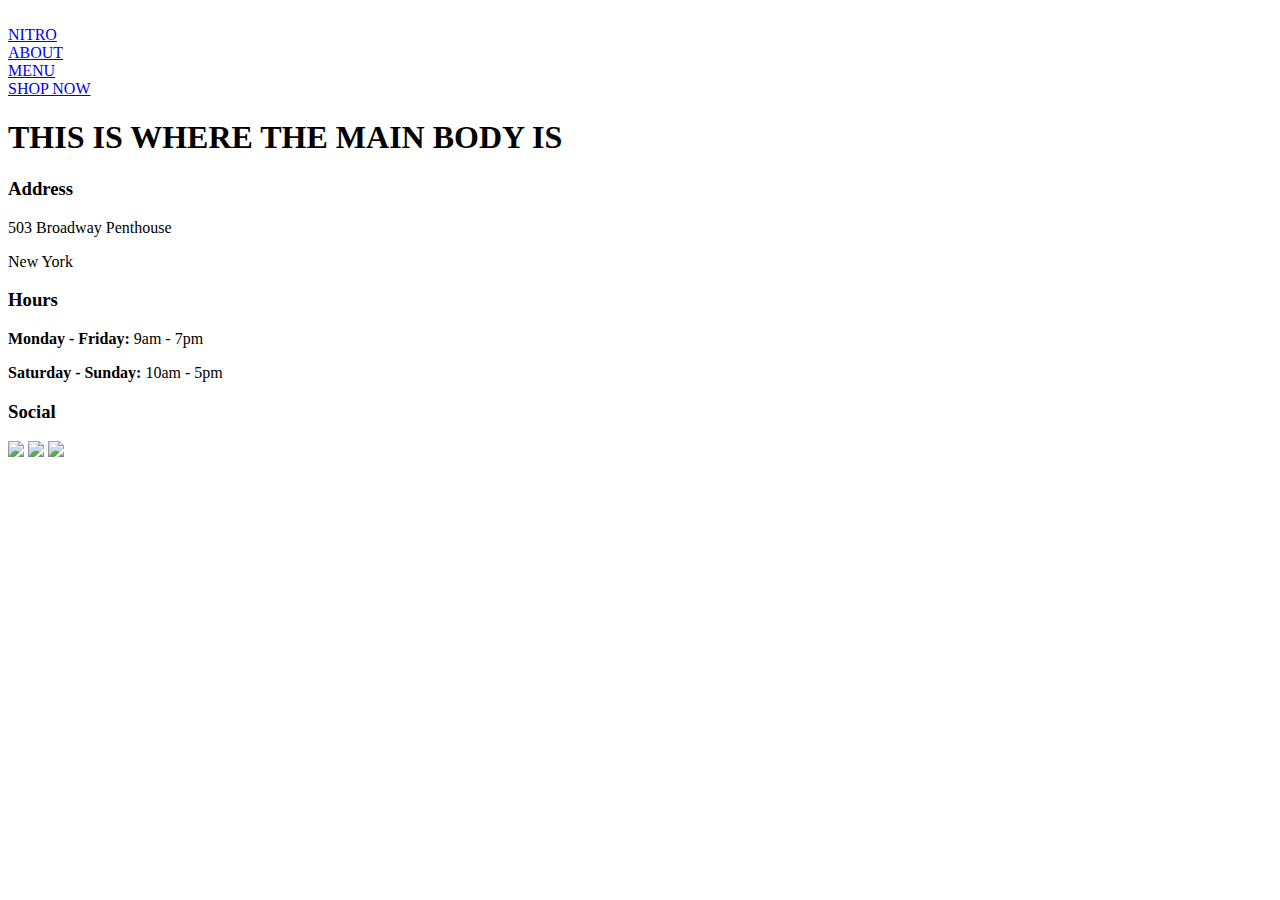
==== sebastian-kruszewski-travelsite/pages/greece.html @ a26eeb95 "Initial commit" ====
<!DOCTYPE html>
<html lang="en">
<head>
    <meta charset="UTF-8">
    <meta http-equiv="X-UA-Compatible" content="IE=edge">
    <meta name="viewport" content="width=device-width, initial-scale=1.0">
    <title>Travel Site | Greece</title>
</head>
<body>
    <header>
        <nav>
            <a id="logonutz" href="/"><img src="./coffee-beans-logo-and-footer.svg" alt=""/></a>
            <li><a id="logos" href="/">NITRO</a></li>
            <li><a href="/">ABOUT</a></li>
            <li><a href="/menu.html">MENU</a></li>
            <li><a id="blueshop" href="/">SHOP NOW</a></li>
        </nav>

            <div class="hero-content">
            </div>
        </section>
    </header>

    <main>
        <section class="hotdrinks-container">
                </div>
                <h1>THIS IS WHERE THE MAIN BODY IS</h1>
                </div>
        </section>

        <section class="footer">
            <div class="footer-address">
                <h3>Address</h3>
                <p>503 Broadway Penthouse</p>
                <p>New York</p>
            </div>
            <div class="footer-hours">
                <h3>Hours</h3>
                <p><b>Monday - Friday:</b> 9am - 7pm</p>
                <p><b>Saturday - Sunday:</b> 10am - 5pm</p>
            </div>
            <div class="footer-social">
                <h3>Social</h3>
                <a href="www.Yelp.com"><img src="./Yelp-Icon.svg"></a> <a href="www.facebook.com"><img src="./Facebook-Icon.svg"></a> <a href="www.Instagram.com"><img src="./Instagram-Icon.svg"></a>
            </div>
        </section>

</body>
</html>
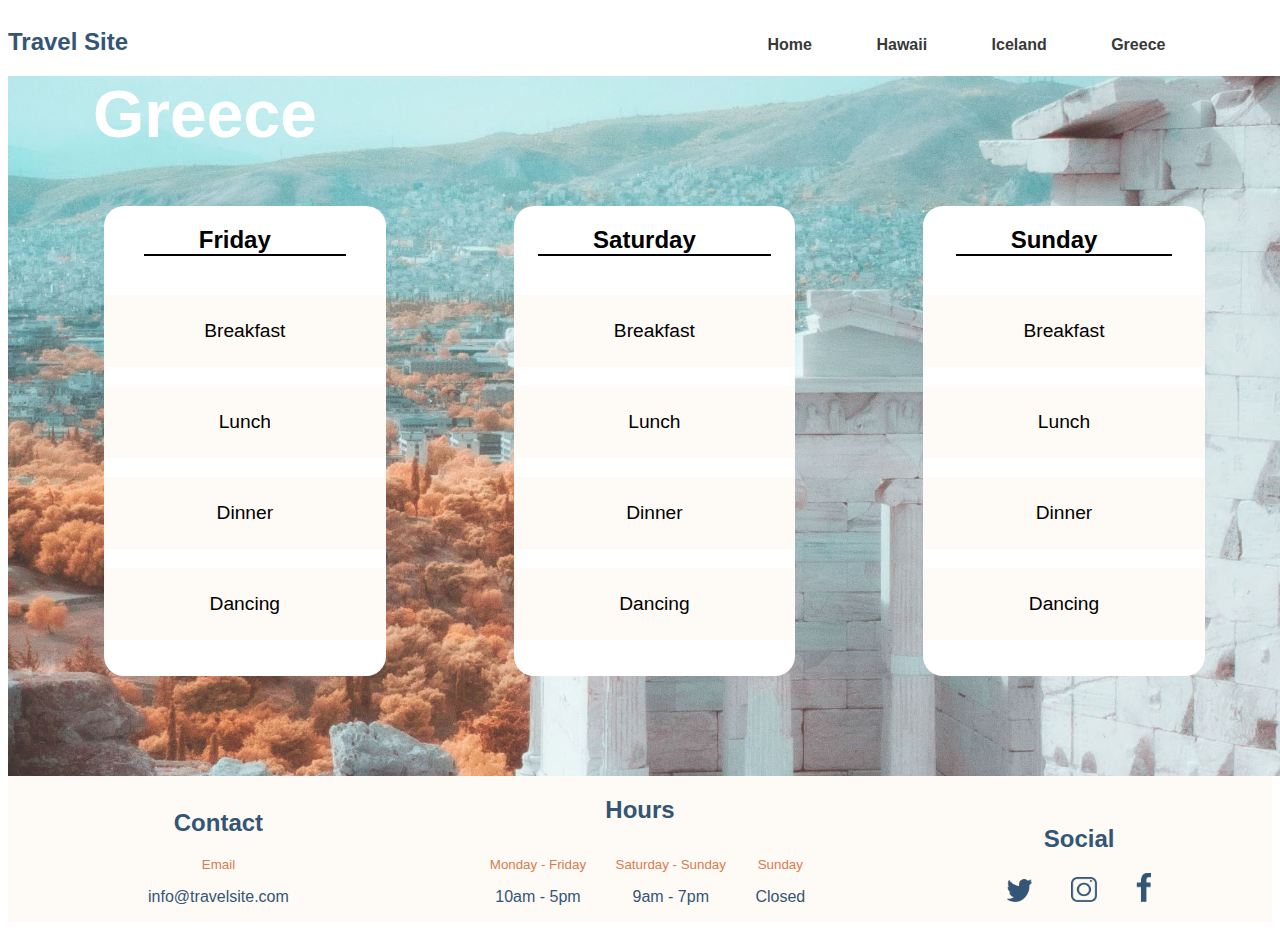
==== commit d8408238: "Most HTML/CSS done, Links to be set to proper locations" ====
--- a/sebastian-kruszewski-travelsite/pages/greece.html
+++ b/sebastian-kruszewski-travelsite/pages/greece.html
@@ -5,43 +5,79 @@
     <meta http-equiv="X-UA-Compatible" content="IE=edge">
     <meta name="viewport" content="width=device-width, initial-scale=1.0">
     <title>Travel Site | Greece</title>
+    <link rel="stylesheet" href="../css/reset">
+    <link rel="stylesheet" href="../css/global.css">
+    <link rel="stylesheet" href="../css/destinations.css">
 </head>
 <body>
     <header>
         <nav>
-            <a id="logonutz" href="/"><img src="./coffee-beans-logo-and-footer.svg" alt=""/></a>
-            <li><a id="logos" href="/">NITRO</a></li>
-            <li><a href="/">ABOUT</a></li>
-            <li><a href="/menu.html">MENU</a></li>
-            <li><a id="blueshop" href="/">SHOP NOW</a></li>
-        </nav>
+            <li><a class="blue-text" href="/"><h2>Travel Site</h2></a></li> <!--remove li -->
+            <li><a href="index.html"><p class="nav-links nav-links-pushoff">Home</p></a></li>
+            <li><a href="/menu.html"><p class="nav-links">Hawaii</p></a></li>
+            <li><a href="/iceland.html"><p class="nav-links">Iceland</p></a></li>
+            <li><a href="/greece.html"><p class="nav-links">Greece</p></a></li>
+</nav>
 
             <div class="hero-content">
             </div>
         </section>
     </header>
-
-    <main>
-        <section class="hotdrinks-container">
-                </div>
-                <h1>THIS IS WHERE THE MAIN BODY IS</h1>
-                </div>
+<main>
+    <section class="itinerary-cards-container-greece">
+                <p class="big-location-text">Greece</p>
+                        <div class="itinerary-cards">
+                            <h2 class="itinerary-cards-textdate">Friday</h2>
+                            <p class="itinerary-cards-items">Breakfast</p>
+                            <p class="itinerary-cards-items">Lunch</p>
+                            <p class="itinerary-cards-items">Dinner</p>
+                            <p class="itinerary-cards-items">Dancing</p>   
+                        </div>
+                        <div class="itinerary-cards">
+                            <h2 class="itinerary-cards-textdate">Saturday</h2>
+                            <p class="itinerary-cards-items">Breakfast</p>
+                            <p class="itinerary-cards-items">Lunch</p>
+                            <p class="itinerary-cards-items">Dinner</p>
+                            <p class="itinerary-cards-items">Dancing</p>   
+                        </div>
+                        <div class="itinerary-cards">
+                            <h2 class="itinerary-cards-textdate">Sunday</h2>
+                            <p class="itinerary-cards-items">Breakfast</p>
+                            <p class="itinerary-cards-items">Lunch</p>
+                            <p class="itinerary-cards-items">Dinner</p>
+                            <p class="itinerary-cards-items">Dancing</p>   
         </section>
 
         <section class="footer">
             <div class="footer-address">
-                <h3>Address</h3>
-                <p>503 Broadway Penthouse</p>
-                <p>New York</p>
+                <h2 class="blue-text">Contact</h2>
+                <p class="footer-gold-text">Email</p>
+                <p class="blue-small-text">info@travelsite.com</p> 
             </div>
             <div class="footer-hours">
-                <h3>Hours</h3>
-                <p><b>Monday - Friday:</b> 9am - 7pm</p>
-                <p><b>Saturday - Sunday:</b> 10am - 5pm</p>
-            </div>
-            <div class="footer-social">
-                <h3>Social</h3>
-                <a href="www.Yelp.com"><img src="./Yelp-Icon.svg"></a> <a href="www.facebook.com"><img src="./Facebook-Icon.svg"></a> <a href="www.Instagram.com"><img src="./Instagram-Icon.svg"></a>
+                <h2 class="blue-text footer_bighours-text">Hours</h2>
+                    <div class="footer_hours_text">
+                        <div class="footer_hours_weekday">
+                            <p class="footer-gold-text">Monday - Friday</p>
+                                <p class="blue-small-text"> 10am - 5pm</p>
+                        </div>
+                        <div class="footer_hours_weekend">
+                            <p class="footer-gold-text">Saturday - Sunday</p>
+                                <p class="blue-small-text"> 9am - 7pm</p>
+                        </div>
+                        <div class="footer_hours_sunday">
+                            <p class="footer-gold-text">Sunday</p>
+                                <p class="blue-small-text"> Closed </p>
+                            </div>
+                        </div>
+                    </div>
+                <div class="footer_social_container">
+                <h2 class="blue-text footer_social-text">Social</h2>
+                <div class="footer_social-logos">
+                    <a href="www.Twitter.com"><img class="footer_social-twitter" src="../assests/icon-twitter.png"></a>
+                    <a href="www.Instagram.com"><img class="footer_social-instagram" src="../assests/icon-instagram.png"></a>
+                    <a href="www.facebook.com"><img class="footer_social-facebook" src="../assests/icon-facebook.png"></a>
+                </div>
             </div>
         </section>
 
--- a/sebastian-kruszewski-travelsite/css/global.css
+++ b/sebastian-kruszewski-travelsite/css/global.css
@@ -0,0 +1,122 @@
+*,
+*::before,
+*::after {
+  box-sizing: border-box;
+  font-family: Verdana, Geneva, Tahoma, sans-serif, sans-serif;
+  
+}
+
+.footer {
+    width: 100%;
+    text-align: center;
+    background-color: #FEFAF5;
+    display: flexbox;
+    justify-content: space-evenly;
+}
+
+.footer-hours {
+        width: 46%;
+        display:inline-block;
+        }
+
+
+.footer-address {
+            width: 20%;
+            display: inline-block;
+            }
+    .footer_hours_weekday {
+        display: inline-block;
+        margin-left: 15px;
+
+    }
+    .footer_hours_weekend {
+        display: inline-block;
+        margin-left: 25px;
+
+    }
+    .footer_hours_sunday {
+        display: inline-block;
+        margin-left: 25px;
+
+    }
+    .footer_bighours-text {
+        text-align: center;
+    }
+
+.footer_social_container {
+                width: 20%;
+                display: inline-block;
+                text-align: center;
+              }
+
+.footer-gold-text {
+color: #DB7A4E;
+font-size: smaller;
+
+}
+
+.footer_social-facebook {
+    width: 6%;
+    margin-left: 35px;
+}
+
+.footer_social-twitter {
+    width: 10%;
+    margin-left: 35px;
+    
+}
+.footer_social-instagram {
+    width: 10%;
+    margin-left: 35px;
+}
+.footer_social-text {
+    margin-left: 35px;
+}
+
+
+li a {
+                text-decoration: none;
+                color:#393939;
+                text-align: center;
+                font-weight: bold;
+                
+                 }
+
+li {
+                    display: inline-block;
+                    margin-right: 35px; /* add spacing between items */
+                    text-decoration: none;
+                }
+nav {
+    background-color: #FFFFFF;
+}
+
+.nav-links {
+padding-left: 25px;
+}
+
+.nav-links-pushoff {
+    padding-left: 600px;
+}
+
+
+.blue-small-text {
+    color: #335576;
+}
+
+.blue-mid-text {
+    color:#335576;
+    font-size: larger;
+}
+
+.blue-text {
+    color:#335576;
+}
+
+
+
+
+
+
+
+
--- a/sebastian-kruszewski-travelsite/css/destinations.css
+++ b/sebastian-kruszewski-travelsite/css/destinations.css
@@ -0,0 +1,95 @@
+   
+   
+   
+    .itinerary-cards-container {
+        padding-bottom: 150px;
+        display: flex;
+        background-image:url(/sebastian-kruszewski-travelsite/assests/hawaii.jpg);
+        Width: 1280px;
+        Height: 700px;
+        background-size: cover;
+        background-repeat: no-repeat;
+        background-position: center;
+        position: relative;
+    }
+
+    .itinerary-cards-container-greece{
+        padding-bottom: 150px;
+        display: flex;
+        background-image:url(/sebastian-kruszewski-travelsite/assests/greece.jpg);
+        Width: 1280px;
+        Height: 700px;
+        background-size: cover;
+        background-repeat: no-repeat;
+        background-position: center;
+        position: relative;
+
+    }
+
+    .itinerary-cards-container-iceland{
+        padding-bottom: 150px;
+        display: flex;
+        background-image:url(/sebastian-kruszewski-travelsite/assests/iceland.jpg);
+        Width: 1280px;
+        Height: 700px;
+        background-size: cover;
+        background-repeat: no-repeat;
+        background-position: center;
+        position: relative;
+
+    }
+
+    .itinerary-cards {
+
+            position: relative;
+            border-radius: 20px ;
+            justify-content: space-evenly;
+            text-align: center;
+            margin-top: 8.125rem;
+            margin-left: 6rem;
+            margin-right: 2rem;
+            background-color: white;
+            width: 22%;
+            height: 470px;
+            z-index: 1;
+    }
+
+    .big-location-text {
+        color:white;
+        padding-left: 85px;
+        position: absolute;
+        z-index: 0;
+        font-size: 66px;
+        margin: 0;
+        font-weight: bolder;
+    }
+
+    .itinerary-cards-textdate {
+        border-bottom: black 2px solid;
+        padding: 0px 75px 0px 55px;
+        display: inline-table;
+        position: relative;
+        z-index: 1;
+        color: black;
+    
+        
+    }
+
+    .itinerary-cards-items {
+        font-size: larger;
+        padding-top: 25px;
+        padding-bottom: 25px;
+        background-color: #FEFAF5;
+        text-align: center;
+    }
+
+
+    .item-pic {
+        width: 21.25rem;
+        height: 30rem;
+        display:inline-block;
+        position: relative;
+        z-index: 0;
+    
+    }
+
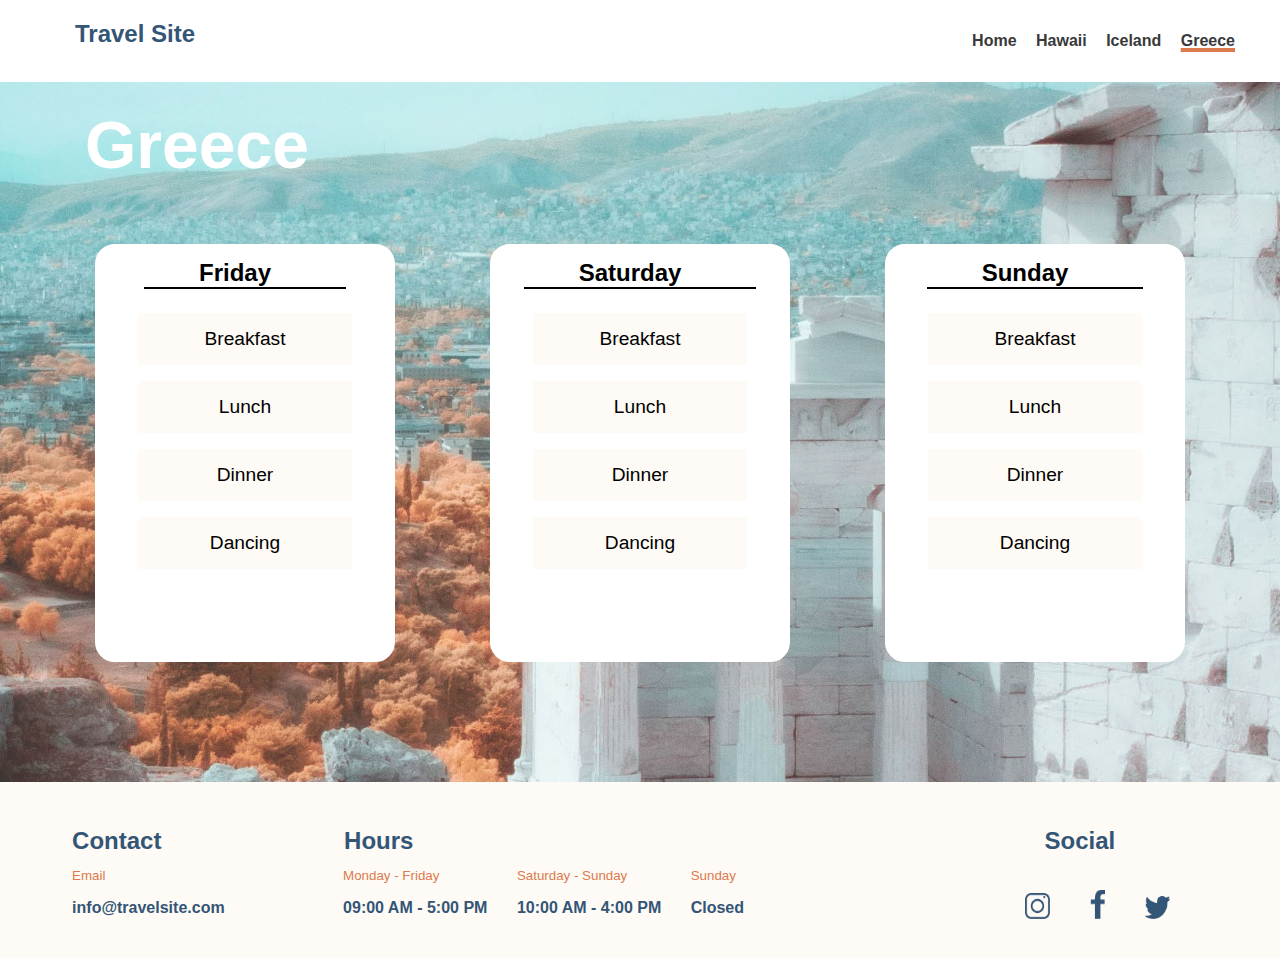
==== commit 4c9afc45: "Ready for Submission" ====
--- a/sebastian-kruszewski-travelsite/pages/greece.html
+++ b/sebastian-kruszewski-travelsite/pages/greece.html
@@ -1,85 +1,87 @@
 <!DOCTYPE html>
 <html lang="en">
-<head>
-    <meta charset="UTF-8">
-    <meta http-equiv="X-UA-Compatible" content="IE=edge">
-    <meta name="viewport" content="width=device-width, initial-scale=1.0">
-    <title>Travel Site | Greece</title>
-    <link rel="stylesheet" href="../css/reset">
-    <link rel="stylesheet" href="../css/global.css">
-    <link rel="stylesheet" href="../css/destinations.css">
-</head>
-<body>
-    <header>
-        <nav>
-            <li><a class="blue-text" href="/"><h2>Travel Site</h2></a></li> <!--remove li -->
-            <li><a href="index.html"><p class="nav-links nav-links-pushoff">Home</p></a></li>
-            <li><a href="/menu.html"><p class="nav-links">Hawaii</p></a></li>
-            <li><a href="/iceland.html"><p class="nav-links">Iceland</p></a></li>
-            <li><a href="/greece.html"><p class="nav-links">Greece</p></a></li>
-</nav>
-
-            <div class="hero-content">
-            </div>
-        </section>
-    </header>
-<main>
-    <section class="itinerary-cards-container-greece">
-                <p class="big-location-text">Greece</p>
-                        <div class="itinerary-cards">
-                            <h2 class="itinerary-cards-textdate">Friday</h2>
-                            <p class="itinerary-cards-items">Breakfast</p>
-                            <p class="itinerary-cards-items">Lunch</p>
-                            <p class="itinerary-cards-items">Dinner</p>
-                            <p class="itinerary-cards-items">Dancing</p>   
+    <head>
+        <meta charset="UTF-8">
+        <meta http-equiv="X-UA-Compatible" content="IE=edge">
+        <meta name="viewport" content="width=device-width, initial-scale=1.0">
+        <title>Travel Site | Greece</title>
+        <link rel="stylesheet" href="../css/global.css">
+        <link rel="stylesheet" href="../css/destinations.css">
+    </head>
+    <body>
+        <header>
+            <nav>
+                <a class href="../index.html"><h2 class="nav-logo">Travel Site</h2></a>
+                <ul>
+                    <li><a href="../index.html"><p class="nav_links nav_links--pushoff">Home</p></a></li>
+                    <li><a href="./hawaii.html"><p class="nav_links">Hawaii</p></a></li>
+                    <li><a href="./iceland.html"><p class="nav_links">Iceland</p></a></li>
+                    <li><a href="./greece.html"><p class="nav_links nav_links--pushback current-menu-item">Greece</p></a></li>
+                </ul>   
+            </nav>
+        </header>
+        <main>
+            <p class="itinerary-cards-container_header">Greece</p>
+            <section class="itinerary-cards-container-greece">
+                <div class="itinerary-cards">
+                        <h2 class="itinerary-cards-container_textdate">Friday</h2>
+                    <ul class="ulfix">
+                        <li class="itinerary-cards-container_activities">Breakfast</li>
+                        <li class="itinerary-cards-container_activities">Lunch</li>
+                        <li class="itinerary-cards-container_activities">Dinner</li>
+                        <li class="itinerary-cards-container_activities">Dancing</li>
+                    </ul>    
+                </div>
+                <div class="itinerary-cards">
+                    <h2 class="itinerary-cards-container_textdate">Saturday</h2>
+                    <ul class="ulfix">
+                        <li class="itinerary-cards-container_activities">Breakfast</li>
+                        <li class="itinerary-cards-container_activities">Lunch</li>
+                        <li class="itinerary-cards-container_activities">Dinner</li>
+                        <li class="itinerary-cards-container_activities">Dancing</li>
+                    </ul>    
+                </div>
+                <div class="itinerary-cards">
+                    <h2 class="itinerary-cards-container_textdate">Sunday</h2>
+                    <ul class="ulfix">
+                        <li class="itinerary-cards-container_activities">Breakfast</li>
+                        <li class="itinerary-cards-container_activities">Lunch</li>
+                        <li class="itinerary-cards-container_activities">Dinner</li>
+                        <li class="itinerary-cards-container_activities">Dancing</li>
+                    </ul>    
+            </section>
+            <footer class="footer-container">
+                <div class="footer-container__address">
+                    <h2 class="footer-container__contact-header">Contact</h2>
+                    <p class="footer-container__dates footer-container__dates--email">Email</p>
+                    <p class="blue-text-small">info@travelsite.com</p> 
+                </div>
+                <div class="footer-container__hours">
+                        <h2 class="footer-container__hours-header">Hours</h2>
+                    <div class="footer-container__hours-text">
+                        <div class="footer-container__hours-weekday">
+                            <p class="footer-container__dates">Monday - Friday</p>
+                            <p class="blue-text-small"> 09:00 AM - 5:00 PM</p>
                         </div>
-                        <div class="itinerary-cards">
-                            <h2 class="itinerary-cards-textdate">Saturday</h2>
-                            <p class="itinerary-cards-items">Breakfast</p>
-                            <p class="itinerary-cards-items">Lunch</p>
-                            <p class="itinerary-cards-items">Dinner</p>
-                            <p class="itinerary-cards-items">Dancing</p>   
+                        <div class="footer-container__hours-weekend">
+                            <p class="footer-container__dates">Saturday - Sunday</p>
+                            <p class="blue-text-small"> 10:00 AM - 4:00 PM</p>
                         </div>
-                        <div class="itinerary-cards">
-                            <h2 class="itinerary-cards-textdate">Sunday</h2>
-                            <p class="itinerary-cards-items">Breakfast</p>
-                            <p class="itinerary-cards-items">Lunch</p>
-                            <p class="itinerary-cards-items">Dinner</p>
-                            <p class="itinerary-cards-items">Dancing</p>   
-        </section>
-
-        <section class="footer">
-            <div class="footer-address">
-                <h2 class="blue-text">Contact</h2>
-                <p class="footer-gold-text">Email</p>
-                <p class="blue-small-text">info@travelsite.com</p> 
-            </div>
-            <div class="footer-hours">
-                <h2 class="blue-text footer_bighours-text">Hours</h2>
-                    <div class="footer_hours_text">
-                        <div class="footer_hours_weekday">
-                            <p class="footer-gold-text">Monday - Friday</p>
-                                <p class="blue-small-text"> 10am - 5pm</p>
+                        <div class="footer-container__hours-sunday">
+                            <p class="footer-container__dates">Sunday</p>
+                            <p class="blue-text-small"> Closed </p>
                         </div>
-                        <div class="footer_hours_weekend">
-                            <p class="footer-gold-text">Saturday - Sunday</p>
-                                <p class="blue-small-text"> 9am - 7pm</p>
-                        </div>
-                        <div class="footer_hours_sunday">
-                            <p class="footer-gold-text">Sunday</p>
-                                <p class="blue-small-text"> Closed </p>
-                            </div>
                         </div>
                     </div>
-                <div class="footer_social_container">
-                <h2 class="blue-text footer_social-text">Social</h2>
-                <div class="footer_social-logos">
-                    <a href="www.Twitter.com"><img class="footer_social-twitter" src="../assests/icon-twitter.png"></a>
-                    <a href="www.Instagram.com"><img class="footer_social-instagram" src="../assests/icon-instagram.png"></a>
-                    <a href="www.facebook.com"><img class="footer_social-facebook" src="../assests/icon-facebook.png"></a>
+                <div class="footer-container__social">
+                    <h2 class="footer-container__social_text" >Social</h2>
+                    <div class="footer-container__social-logos">
+                        <a href="https://www.Instagram.com"><img class="footer-container__social-logos--instagram" src="../assests/icon-instagram.png"></a>
+                        <a href="https://www.facebook.com"><img class="footer-container__social-logos--facebook" src="../assests/icon-facebook.png"></a>
+                        <a href="https://www.Twitter.com"><img class="footer-container__social-logos--twitter" src="../assests/icon-twitter.png"></a>
+                    </div>
                 </div>
-            </div>
-        </section>
-
-</body>
+            </footer>
+        </main>
+    </body>
 </html>--- a/sebastian-kruszewski-travelsite/css/global.css
+++ b/sebastian-kruszewski-travelsite/css/global.css
@@ -5,118 +5,154 @@
   font-family: Verdana, Geneva, Tahoma, sans-serif, sans-serif;
   
 }
-
-.footer {
-    width: 100%;
-    text-align: center;
-    background-color: #FEFAF5;
-    display: flexbox;
-    justify-content: space-evenly;
+body {
+    margin: 0;
 }
 
-.footer-hours {
-        width: 46%;
-        display:inline-block;
-        }
+a {
+    text-decoration: none;
+}
+
+li {
+    
+            display: inline-block;
+            text-decoration: none;
+               
+ }
+
+nav {
+            background-color: #FFFFFF;
+            display: flex;
+            justify-content:space-between;
+}
+
+.nav_links {
+            font-weight: 600;
+            padding-left: 15px;
+            text-decoration: none;
+            color:#393939;
+            text-align: center;
+            font-weight: bold;
+
+}
+
+.nav-logo {
+            padding-left: 75px;
+            color:#335576;
+}
+
+.nav_links--pushoff {
+            padding-left: 625px;
+}
+
+.nav_links--pushback {
+            padding-right: 45px;
+}
+
+.current-menu-item {
+            text-decoration: underline #DB7A4E 4px ;
+}
+
+.logo {
+            color:#335576;
+            padding-left: 90px;
+}
+
+.blue-text-small {
+            color: #335576;
+            font-weight:bold;
+}
+
+.blue_text {
+            color:#335576;
+}
+
+.footer-container {
+            width: 100%;
+            padding-top: 25px;
+            padding-bottom: 25px;
+            background-color: #FEFAF5;
+            justify-content: center;
+            display: flex;
+}
+
+.footer-container__hours {
+            width: 46%;
+            display:inline-block;
+}
 
 
-.footer-address {
+.footer-container__address {
             width: 20%;
             display: inline-block;
-            }
-    .footer_hours_weekday {
-        display: inline-block;
-        margin-left: 15px;
+}
 
-    }
-    .footer_hours_weekend {
-        display: inline-block;
-        margin-left: 25px;
+/* .footer-container__hours-text {
 
-    }
-    .footer_hours_sunday {
-        display: inline-block;
-        margin-left: 25px;
+    } */
 
-    }
-    .footer_bighours-text {
-        text-align: center;
-    }
+.footer-container__hours-weekday {
+            display: inline-block;
+            margin-left: 15px;
 
-.footer_social_container {
+}
+.footer-container__hours-weekend {
+            display: inline-block;
+            margin-left: 25px;
+
+}
+.footer-container__hours-sunday {
+            display: inline-block;
+            margin-left: 25px;
+
+}
+.footer-container__hours-header {
+            margin-bottom: 0;
+            color: #335576;
+            padding-left:1rem;
+}
+
+.footer-container__contact-header {
+            margin-bottom: 0;
+            padding-right: 75px;
+            color:#335576;
+
+}
+
+.footer-container__social {
                 width: 20%;
                 display: inline-block;
                 text-align: center;
-              }
-
-.footer-gold-text {
-color: #DB7A4E;
-font-size: smaller;
-
 }
 
-.footer_social-facebook {
-    width: 6%;
-    margin-left: 35px;
+.footer-container__dates {
+                color: #DB7A4E;
+                font-size: smaller;
 }
 
-.footer_social-twitter {
-    width: 10%;
-    margin-left: 35px;
+.footer-container__dates--email{
+            padding-right: 140px;
+}
+
+.footer-container__social-logos--facebook {
+            width: 6%;
+            margin-left: 35px;
+}
+
+.footer-container__social-logos--twitter {
+            width: 10%;
+            margin-left: 35px;
     
 }
-.footer_social-instagram {
-    width: 10%;
-    margin-left: 35px;
+.footer-container__social-logos--instagram {
+            width: 10%;
+            margin-left: 35px;
 }
-.footer_social-text {
-    margin-left: 35px;
+.footer-container__social {
+            margin-left: 35px;
 }
 
-
-li a {
-                text-decoration: none;
-                color:#393939;
-                text-align: center;
-                font-weight: bold;
-                
-                 }
-
-li {
-                    display: inline-block;
-                    margin-right: 35px; /* add spacing between items */
-                    text-decoration: none;
-                }
-nav {
-    background-color: #FFFFFF;
+.footer-container__social_text {
+            padding-bottom: 15px;
+            color: #335576 ;
 }
-
-.nav-links {
-padding-left: 25px;
-}
-
-.nav-links-pushoff {
-    padding-left: 600px;
-}
-
-
-.blue-small-text {
-    color: #335576;
-}
-
-.blue-mid-text {
-    color:#335576;
-    font-size: larger;
-}
-
-.blue-text {
-    color:#335576;
-}
-
-
-
-
-
-
-
-
--- a/sebastian-kruszewski-travelsite/css/destinations.css
+++ b/sebastian-kruszewski-travelsite/css/destinations.css
@@ -1,86 +1,88 @@
+
    
-   
-   
-    .itinerary-cards-container {
-        padding-bottom: 150px;
+    .itinerary-cards-container-hawaii {
+        padding-bottom: 120px;
         display: flex;
         background-image:url(/sebastian-kruszewski-travelsite/assests/hawaii.jpg);
-        Width: 1280px;
+        /* Width: 1280px; */
         Height: 700px;
         background-size: cover;
         background-repeat: no-repeat;
         background-position: center;
         position: relative;
+        justify-content: space-evenly
     }
 
     .itinerary-cards-container-greece{
-        padding-bottom: 150px;
+        padding-bottom: 120px;
         display: flex;
         background-image:url(/sebastian-kruszewski-travelsite/assests/greece.jpg);
-        Width: 1280px;
+        /* Width: 1280px; */
         Height: 700px;
         background-size: cover;
         background-repeat: no-repeat;
         background-position: center;
         position: relative;
+        justify-content: space-evenly;
+
+     
 
     }
 
     .itinerary-cards-container-iceland{
-        padding-bottom: 150px;
+        padding-bottom: 120px;
         display: flex;
         background-image:url(/sebastian-kruszewski-travelsite/assests/iceland.jpg);
-        Width: 1280px;
+        /* Width: 1280px; */
         Height: 700px;
         background-size: cover;
         background-repeat: no-repeat;
         background-position: center;
         position: relative;
+        justify-content: space-evenly
 
     }
 
     .itinerary-cards {
-
-            position: relative;
             border-radius: 20px ;
-            justify-content: space-evenly;
             text-align: center;
-            margin-top: 8.125rem;
-            margin-left: 6rem;
-            margin-right: 2rem;
+            margin-top: 10.125rem;
             background-color: white;
-            width: 22%;
-            height: 470px;
             z-index: 1;
+            border: white 15px solid;
+            width: 300px;
     }
 
-    .big-location-text {
+    .itinerary-cards-container_header {
         color:white;
+        padding-top: 25px;
         padding-left: 85px;
         position: absolute;
-        z-index: 0;
+        z-index: 1;
         font-size: 66px;
-        margin: 0;
+        margin: 0 ;
         font-weight: bolder;
     }
 
-    .itinerary-cards-textdate {
+    .itinerary-cards-container_textdate {
         border-bottom: black 2px solid;
         padding: 0px 75px 0px 55px;
         display: inline-table;
         position: relative;
         z-index: 1;
         color: black;
+        margin: 0 ;
     
         
     }
 
-    .itinerary-cards-items {
+    .itinerary-cards-container_activities {
         font-size: larger;
-        padding-top: 25px;
-        padding-bottom: 25px;
+        padding-top: 15px;
+        padding-bottom: 15px;
         background-color: #FEFAF5;
         text-align: center;
+        border: white 8px solid;
     }
 
 
@@ -93,3 +95,12 @@
     
     }
 
+
+    .ulfix {
+        display: flex;
+        flex-flow: column wrap;
+        padding-left: 20px;
+        padding-right: 20px;
+    }
+
+    